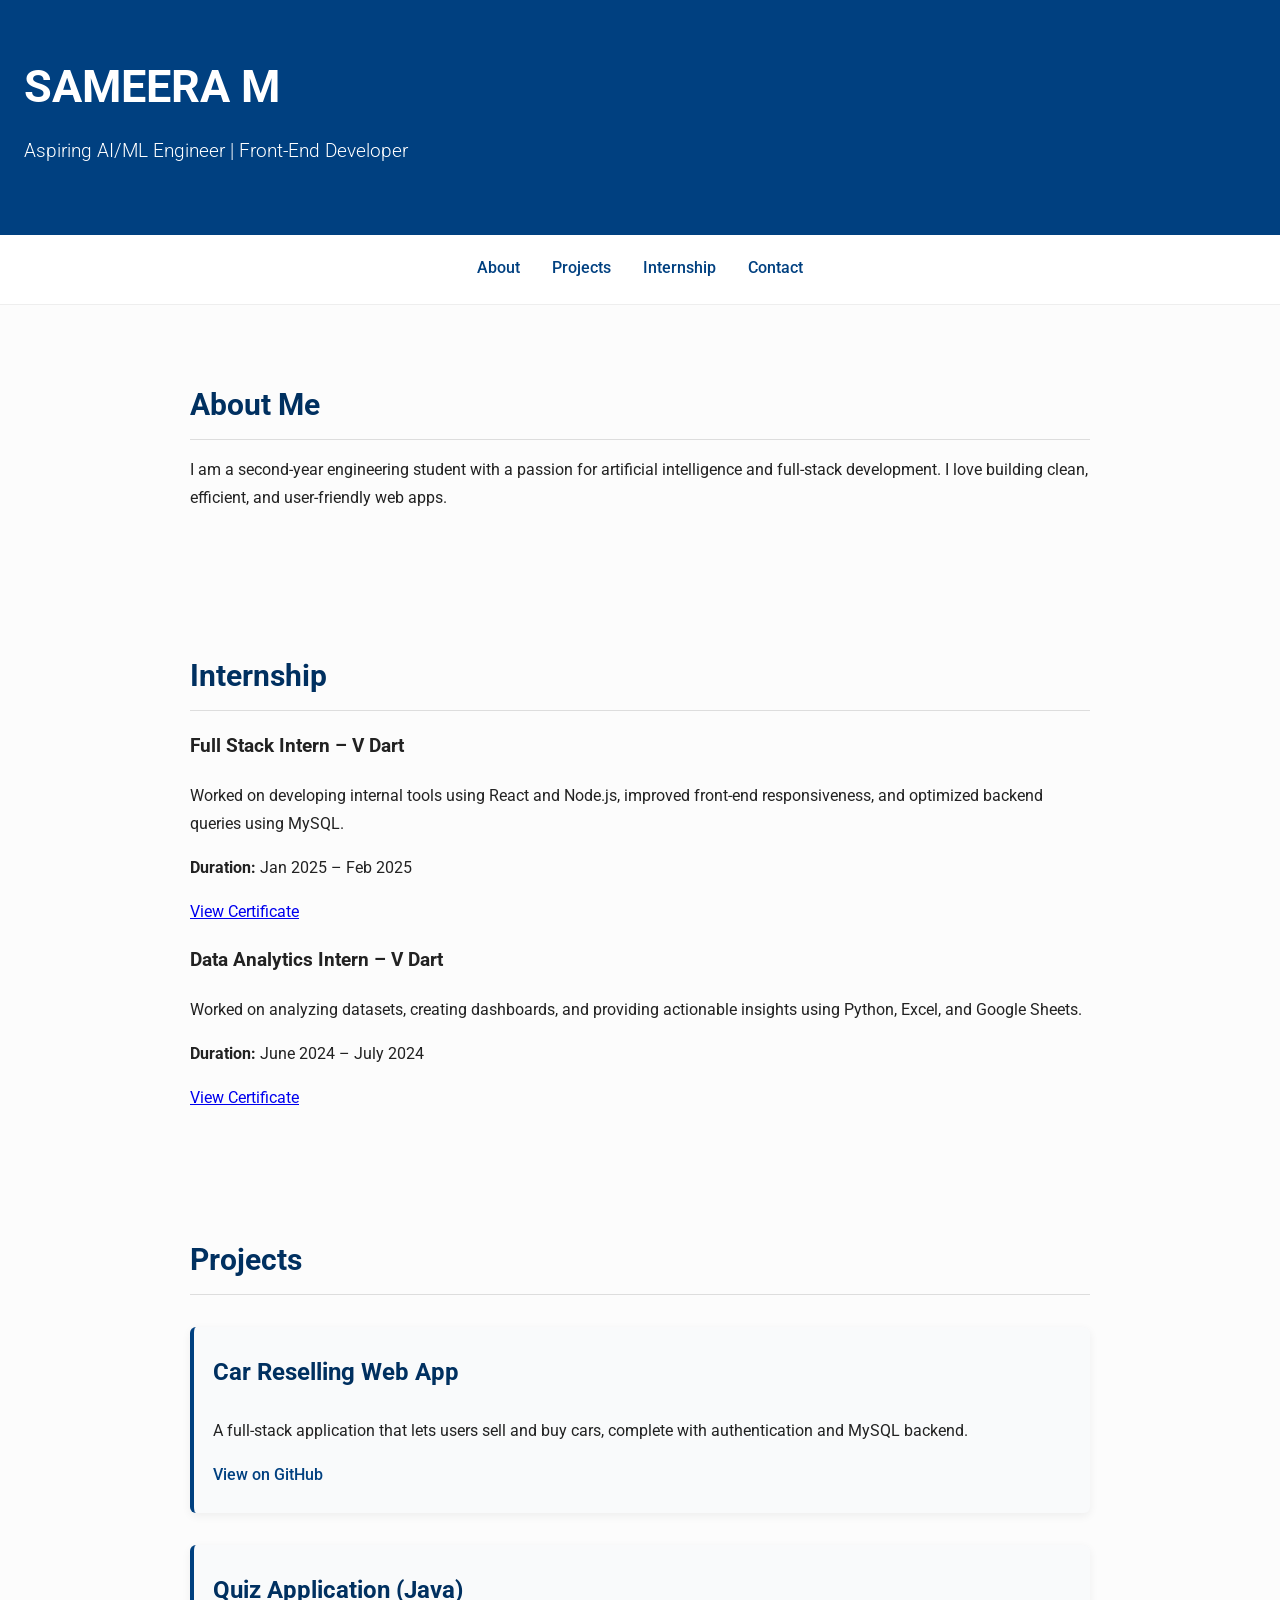
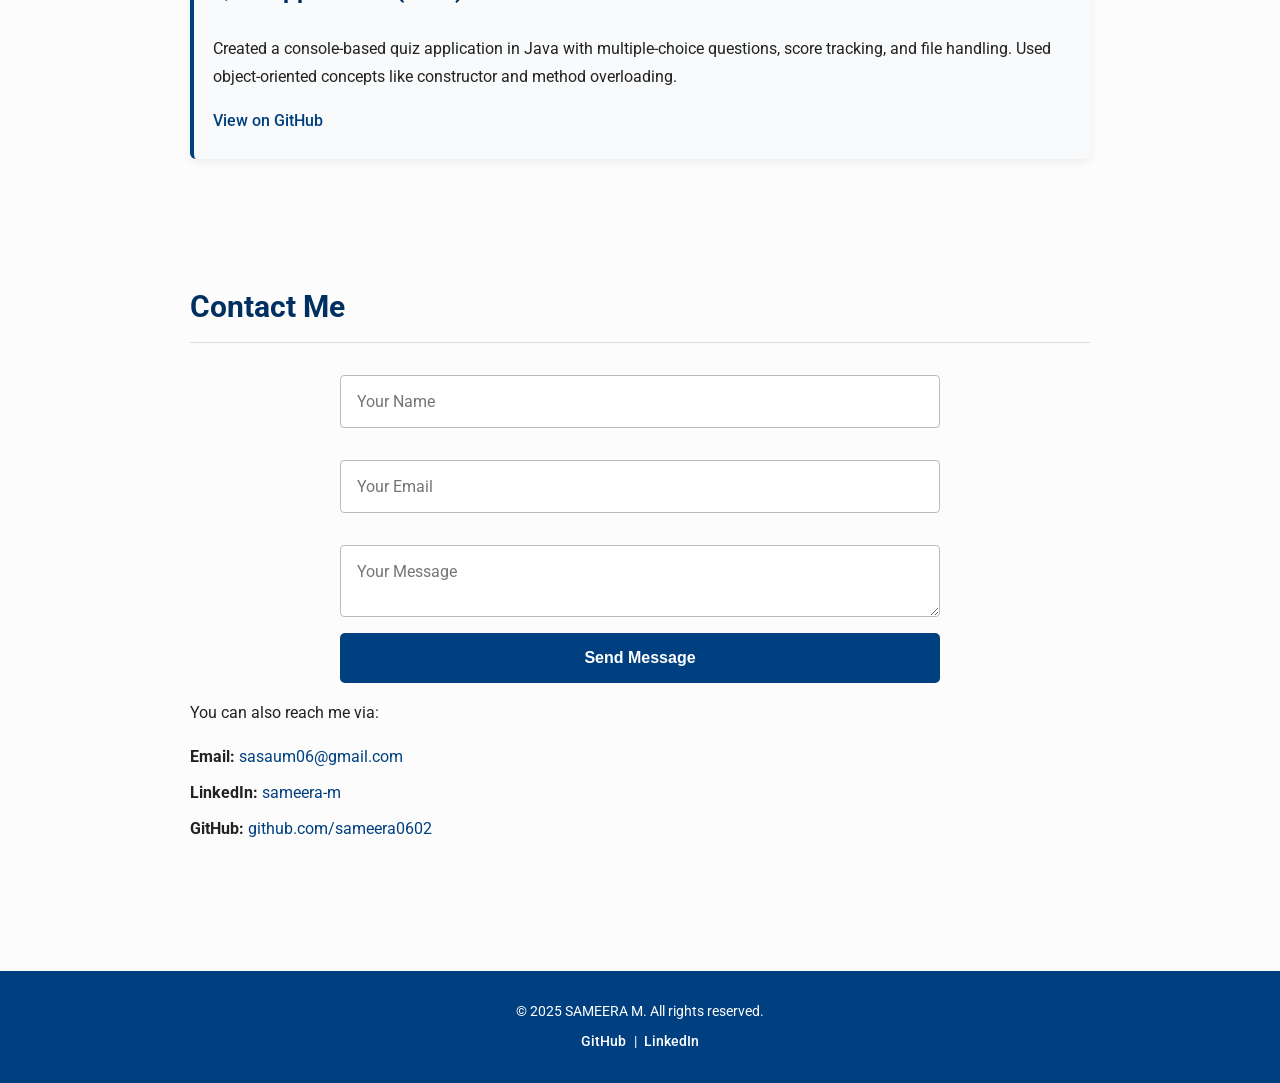
==== index.html @ a1f68749 "Update index.html" ====
<!DOCTYPE html>
<html lang="en">
<head>
    <meta charset="UTF-8" />
    <meta name="viewport" content="width=device-width, initial-scale=1.0"/>
    <title>Your Name | Portfolio</title>
    <link rel="stylesheet" href="style.css"/>
</head>
<body>
    <header>
        <h1>SAMEERA M</h1>
        <p>Aspiring AI/ML Engineer | Front-End Developer</p>
    </header>

    <nav>
        <a href="#about">About</a>
        <a href="#projects">Projects</a>
        <a href="#internship">Internship</a>
        <a href="#contact">Contact</a>
    </nav>

    <section id="about">
        <h2>About Me</h2>
        <p>I am a second-year engineering student with a passion for artificial intelligence and full-stack development. I love building clean, efficient, and user-friendly web apps.</p>
    </section>
    <section id="internship">
    <h2>Internship</h2>

    <div class="internship">
        <h3>Full Stack Intern – V Dart</h3>
        <p>Worked on developing internal tools using React and Node.js, improved front-end responsiveness, and optimized backend queries using MySQL.</p>
        <p><strong>Duration:</strong> Jan 2025 – Feb 2025</p>
        <a href="https://drive.google.com/file/d/1tkyAKTk48Oq8L9EjeqqBLZuZuLUVxJUv/view?usp=drive_link" target="_blank">View Certificate</a>
    </div>

    <div class="internship">
        <h3>Data Analytics Intern – V Dart</h3>
        <p>Worked on analyzing datasets, creating dashboards, and providing actionable insights using Python, Excel, and Google Sheets.</p>
        <p><strong>Duration:</strong> June 2024 – July 2024</p>
      <a href="https://chat.openai.com/mnt/data/7314943e-59ec-4202-810f-eb422dc7acb6.pdf" target="_blank">View Certificate</a>
    </div>
</section>

      <section id="projects">
    <h2>Projects</h2>

    <div class="project">
        <h3>Car Reselling Web App</h3>
        <p>A full-stack application that lets users sell and buy cars, complete with authentication and MySQL backend.</p>
        <a href="https://drive.google.com/file/d/1tIBKIS_Y9vX8qvcbJ9dqwetaar9oHDVJ/view">View on GitHub</a>
    </div>
          <div class="project">
        <h3>Quiz Application (Java)</h3>
        <p>Created a console-based quiz application in Java with multiple-choice questions, score tracking, and file handling. Used object-oriented concepts like constructor and method overloading.</p>
        <a href="https://github.com/sameera0602/JAVA_PROJECT" target="_blank">View on GitHub</a>
    </div>
      </section>
    

    <section id="contact">
        <h2>Contact Me</h2>
        <form action="https://formspree.io/f/mpwdqegl " method="POST">
            <input type="text" name="name" placeholder="Your Name" required />
            <input type="email" name="email" placeholder="Your Email" required />
            <textarea name="message" placeholder="Your Message" required></textarea>
            <button type="submit">Send Message</button>
        </form>
    
        <div class="contact-links">
            <p>You can also reach me via:</p>
            <ul>
                <li>
                    <strong>Email:</strong> 
                    <a href="mailto:sasaum06@gmail.com">sasaum06@gmail.com</a>
                </li>
                <li>
                    <strong>LinkedIn:</strong> 
                    <a href="https://www.linkedin.com/in/sameera-m-a04951289" target="_blank">
                        sameera-m
                    </a>
                </li>
                <li>
                    <strong>GitHub:</strong> 
                    <a href="https://github.com/sameera0602" target="_blank">
                        github.com/sameera0602
                    </a>
                </li>
            </ul>
        </div>
    </section>
    
    

    <footer>
        <p>&copy; 2025 SAMEERA M. All rights reserved.</p>
        <p>
            <a href="https://github.com/sameera0602" target="_blank">GitHub</a> |
            <a href="https://www.linkedin.com/in/sameera-m-a04951289" target="_blank">LinkedIn</a>
        </p>
    </footer>
    
    
</body>
</html>
---- style.css ----
@import url('https://fonts.googleapis.com/css2?family=Roboto:wght@400;700&display=swap');

body {
    font-family: 'Roboto', sans-serif;
    margin: 0;
    background-color: #fcfcfc;
    color: #222;
    line-height: 1.75;
}

/* Header */
header {
    background-color: #004080;
    padding: 3rem 1.5rem;
    text-align: left;
    color: white;
    box-shadow: 0 4px 12px rgba(0, 0, 0, 0.1);
}

header h1 {
    margin: 0;
    font-size: 2.8rem;
}

header p {
    margin-top: 0.5rem;
    font-size: 1.2rem;
    font-weight: 300;
}

/* Navigation */
nav {
    background: #ffffff;
    padding: 1.2rem 1rem;
    display: flex;
    justify-content: center;
    gap: 2rem;
    border-bottom: 1px solid #eee;
    position: sticky;
    top: 0;
    z-index: 10;
}

nav a {
    text-decoration: none;
    font-weight: 500;
    color: #004080;
    font-size: 1rem;
    border-bottom: 2px solid transparent;
    transition: all 0.2s ease-in-out;
}

nav a:hover {
    border-bottom: 2px solid #004080;
    color: #002c5e;
}

/* Sections */
section {
    padding: 3rem 1.5rem;
    max-width: 900px;
    margin: auto;
}

h2 {
    color: #003060;
    font-size: 1.9rem;
    margin-bottom: 1rem;
    border-bottom: 1px solid #ddd;
    padding-bottom: 0.5rem;
}

/* Projects & Internship Cards */
.project {
    margin-top: 2rem;
    padding: 1.5rem 1.2rem;
    border-left: 4px solid #004080;
    background: #f9fafb;
    border-radius: 6px;
    box-shadow: 0px 3px 10px rgba(0, 0, 0, 0.06);
}

.project h3 {
    margin-top: 0;
    color: #003060;
    font-size: 1.5rem;
}

.project p {
    margin: 0.5rem 0 1rem;
    font-size: 1rem;
}

.project a {
    color: #004080;
    font-weight: 500;
    text-decoration: none;
}

.project a:hover {
    text-decoration: underline;
}

/* Contact */
form {
    display: flex;
    flex-direction: column;
    max-width: 600px;
    margin: 0 auto;
}

input, textarea {
    margin: 1rem 0;
    padding: 1rem;
    border: 1px solid #bbb;
    border-radius: 4px;
    font-family: inherit;
    font-size: 1rem;
    transition: border 0.3s;
}

input:focus, textarea:focus {
    border-color: #004080;
    outline: none;
}

button {
    padding: 1rem;
    background-color: #004080;
    color: white;
    border: none;
    border-radius: 5px;
    font-weight: bold;
    cursor: pointer;
    font-size: 1rem;
    transition: background-color 0.2s ease;
}

button:hover {
    background-color: #002c5e;
}

/* Contact Links */
.contact-links ul {
    list-style: none;
    padding: 0;
}

.contact-links li {
    margin: 0.5rem 0;
}

.contact-links a {
    color: #004080;
    text-decoration: none;
}

.contact-links a:hover {
    text-decoration: underline;
}

/* Footer */
footer {
    text-align: center;
    padding: 1.5rem;
    background-color: #004080;
    color: white;
    font-size: 0.9rem;
    margin-top: 4rem;
}

footer p {
    margin: 0.3rem 0;
}

footer a {
    color: #ffffff;
    margin: 0 0.3rem;
    font-weight: 500;
    text-decoration: none;
}

footer a:hover {
    color: #eeeeee;
}

/* Mobile Responsive */
@media (max-width: 768px) {
    header h1 {
        font-size: 2.2rem;
    }

    nav {
        flex-wrap: wrap;
        gap: 1rem;
    }

    section {
        padding: 2rem 1rem;
    }

    h2 {
        font-size: 1.6rem;
    }

    .project h3 {
        font-size: 1.3rem;
    }

    input, textarea, button {
        font-size: 0.95rem;
    }
}
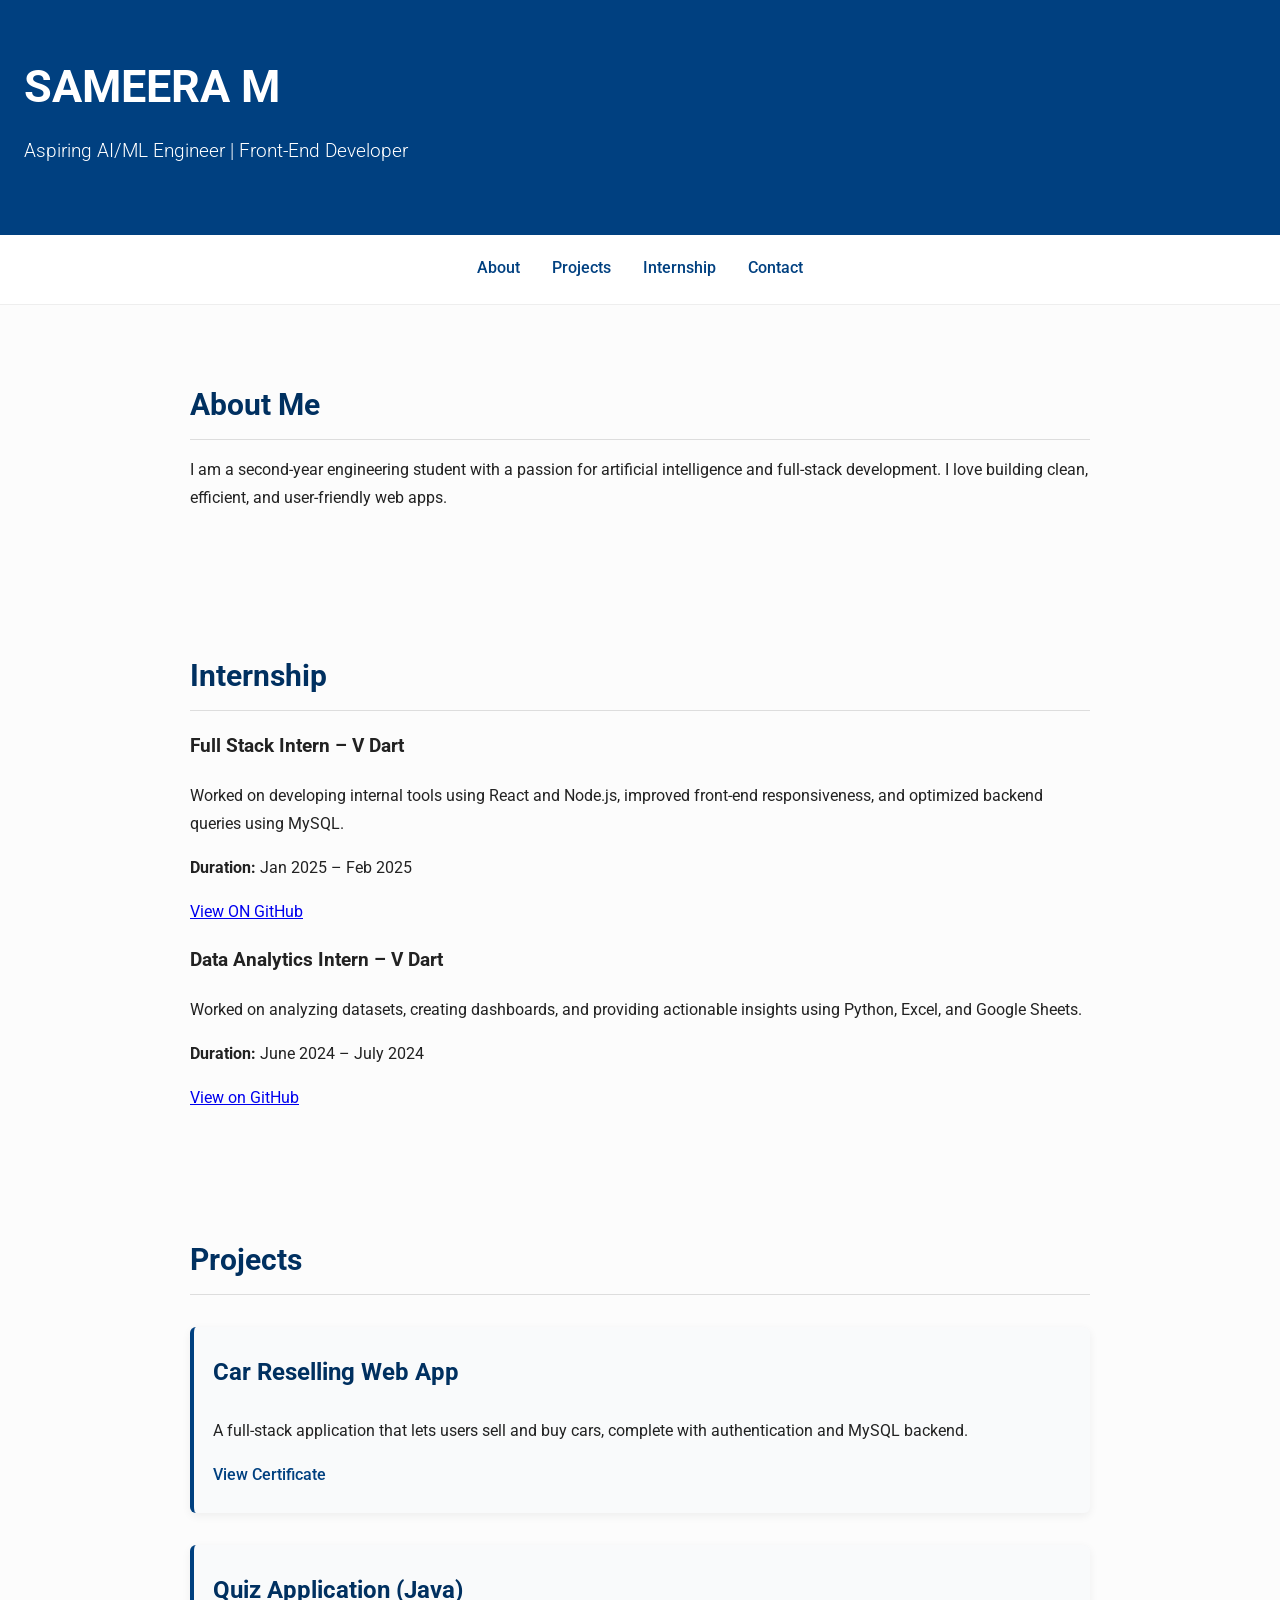
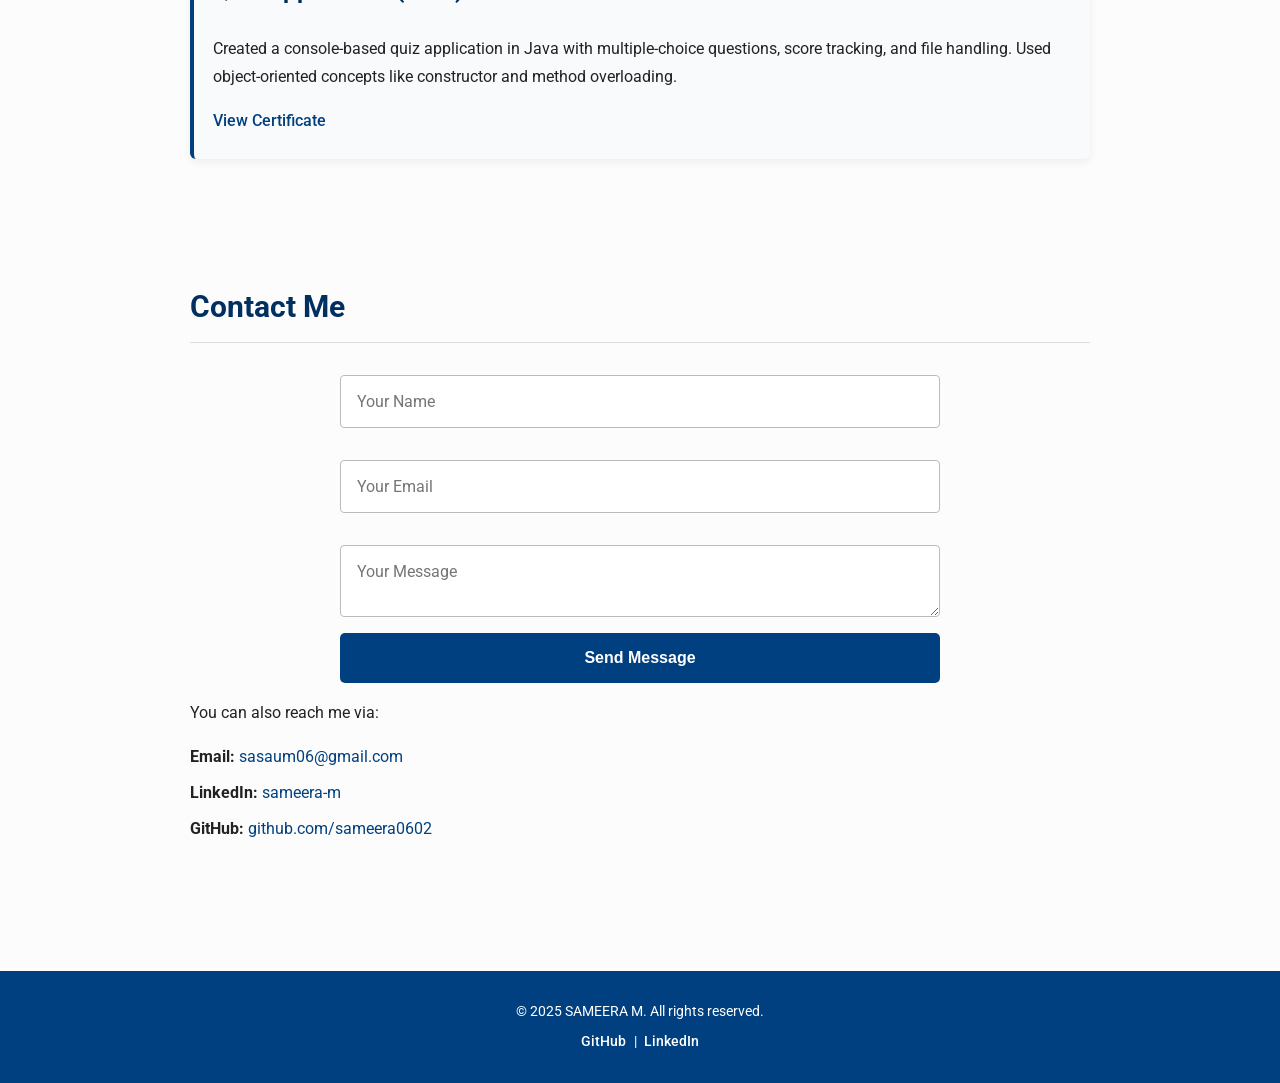
==== commit 73190058: "Update index.html" ====
--- a/index.html
+++ b/index.html
@@ -3,7 +3,7 @@
 <head>
     <meta charset="UTF-8" />
     <meta name="viewport" content="width=device-width, initial-scale=1.0"/>
-    <title>Your Name | Portfolio</title>
+    <title>Sameera M | Portfolio</title>
     <link rel="stylesheet" href="style.css"/>
 </head>
 <body>
@@ -30,14 +30,14 @@
         <h3>Full Stack Intern – V Dart</h3>
         <p>Worked on developing internal tools using React and Node.js, improved front-end responsiveness, and optimized backend queries using MySQL.</p>
         <p><strong>Duration:</strong> Jan 2025 – Feb 2025</p>
-        <a href="https://drive.google.com/file/d/1tkyAKTk48Oq8L9EjeqqBLZuZuLUVxJUv/view?usp=drive_link" target="_blank">View Certificate</a>
+        <a href="https://github.com/sameera0602/DBMS_Project" target="_blank">View ON GitHub</a>
     </div>
 
     <div class="internship">
         <h3>Data Analytics Intern – V Dart</h3>
         <p>Worked on analyzing datasets, creating dashboards, and providing actionable insights using Python, Excel, and Google Sheets.</p>
         <p><strong>Duration:</strong> June 2024 – July 2024</p>
-      <a href="https://chat.openai.com/mnt/data/7314943e-59ec-4202-810f-eb422dc7acb6.pdf" target="_blank">View Certificate</a>
+      <a href="https://github.com/sameera0602/JAVA_PROJECT" target="_blank">View on GitHub</a>
     </div>
 </section>
 
@@ -47,12 +47,12 @@
     <div class="project">
         <h3>Car Reselling Web App</h3>
         <p>A full-stack application that lets users sell and buy cars, complete with authentication and MySQL backend.</p>
-        <a href="https://drive.google.com/file/d/1tIBKIS_Y9vX8qvcbJ9dqwetaar9oHDVJ/view">View on GitHub</a>
+        <a href="https://drive.google.com/file/d/1tIBKIS_Y9vX8qvcbJ9dqwetaar9oHDVJ/view">View Certificate</a>
     </div>
           <div class="project">
         <h3>Quiz Application (Java)</h3>
         <p>Created a console-based quiz application in Java with multiple-choice questions, score tracking, and file handling. Used object-oriented concepts like constructor and method overloading.</p>
-        <a href="https://github.com/sameera0602/JAVA_PROJECT" target="_blank">View on GitHub</a>
+        <a href="https://drive.google.com/file/d/1tIBKIS_Y9vX8qvcbJ9dqwetaar9oHDVJ/view" target="_blank">View Certificate</a>
     </div>
       </section>
     
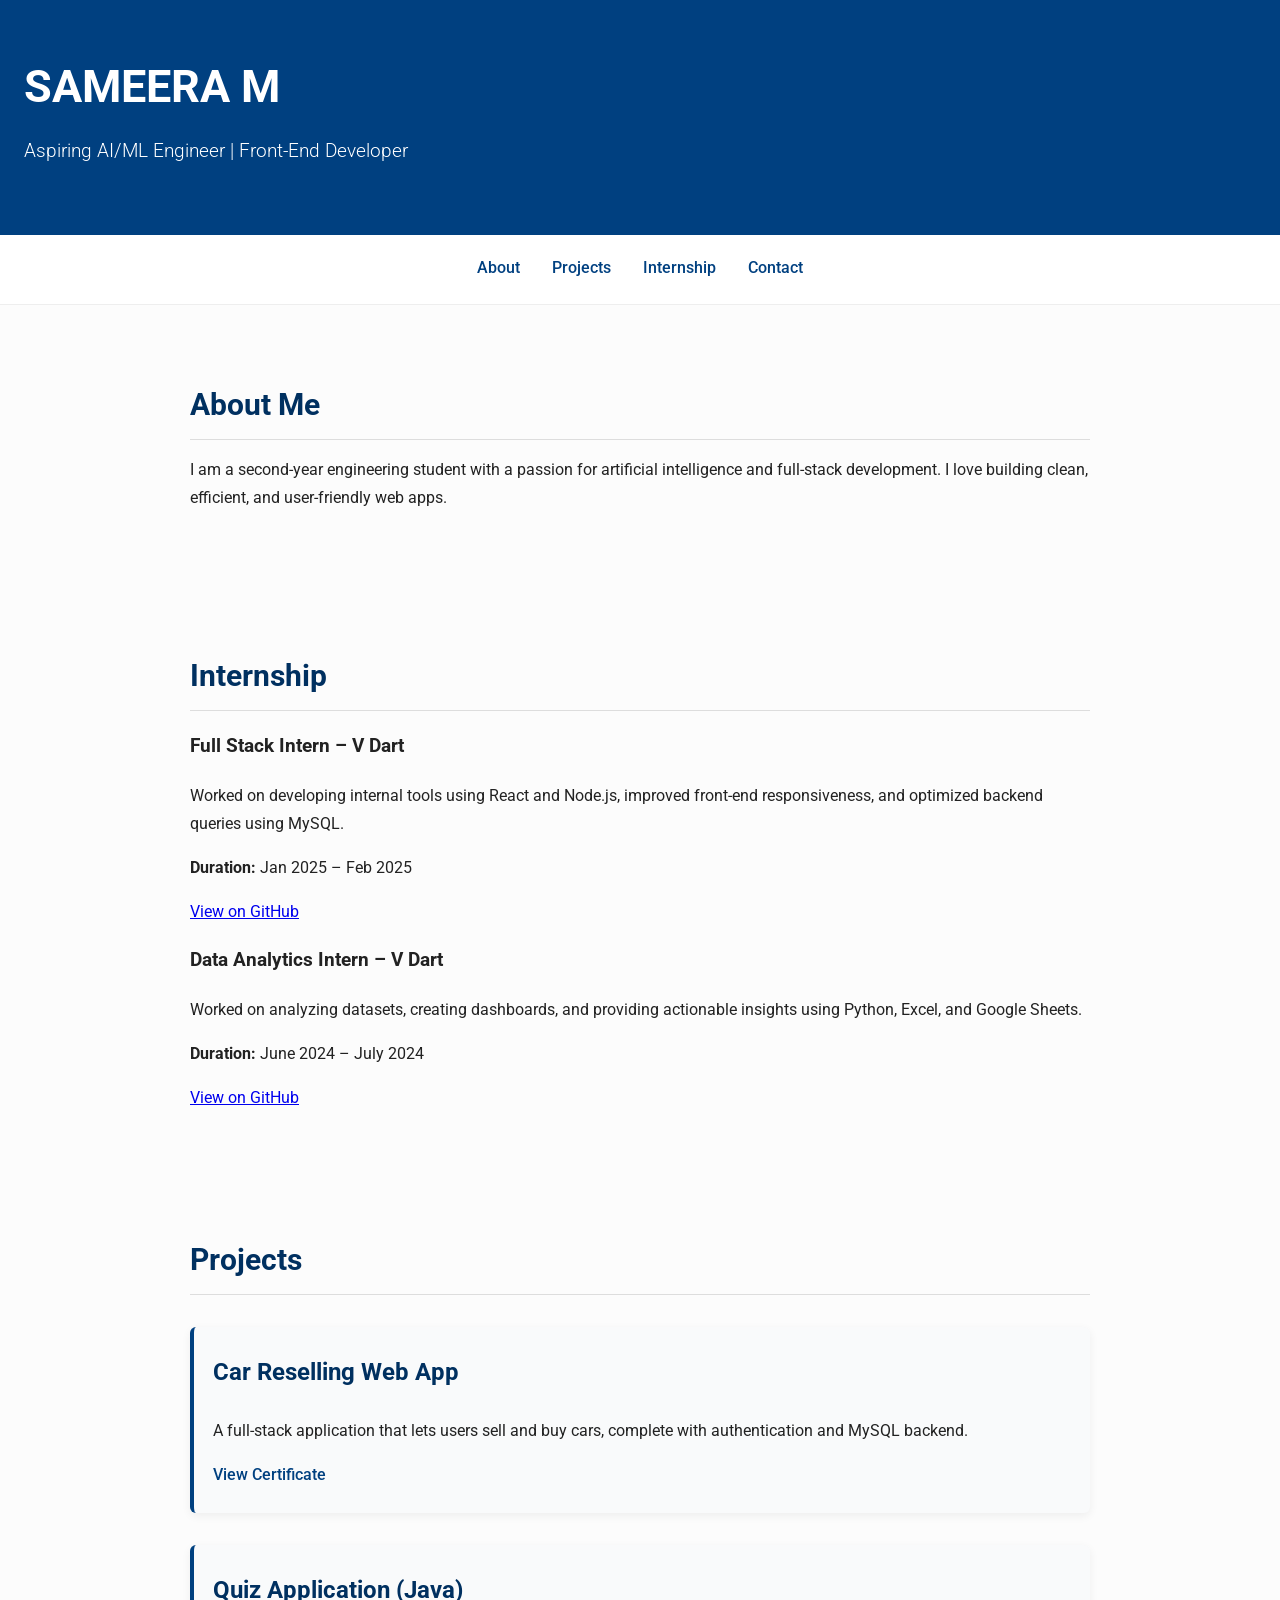
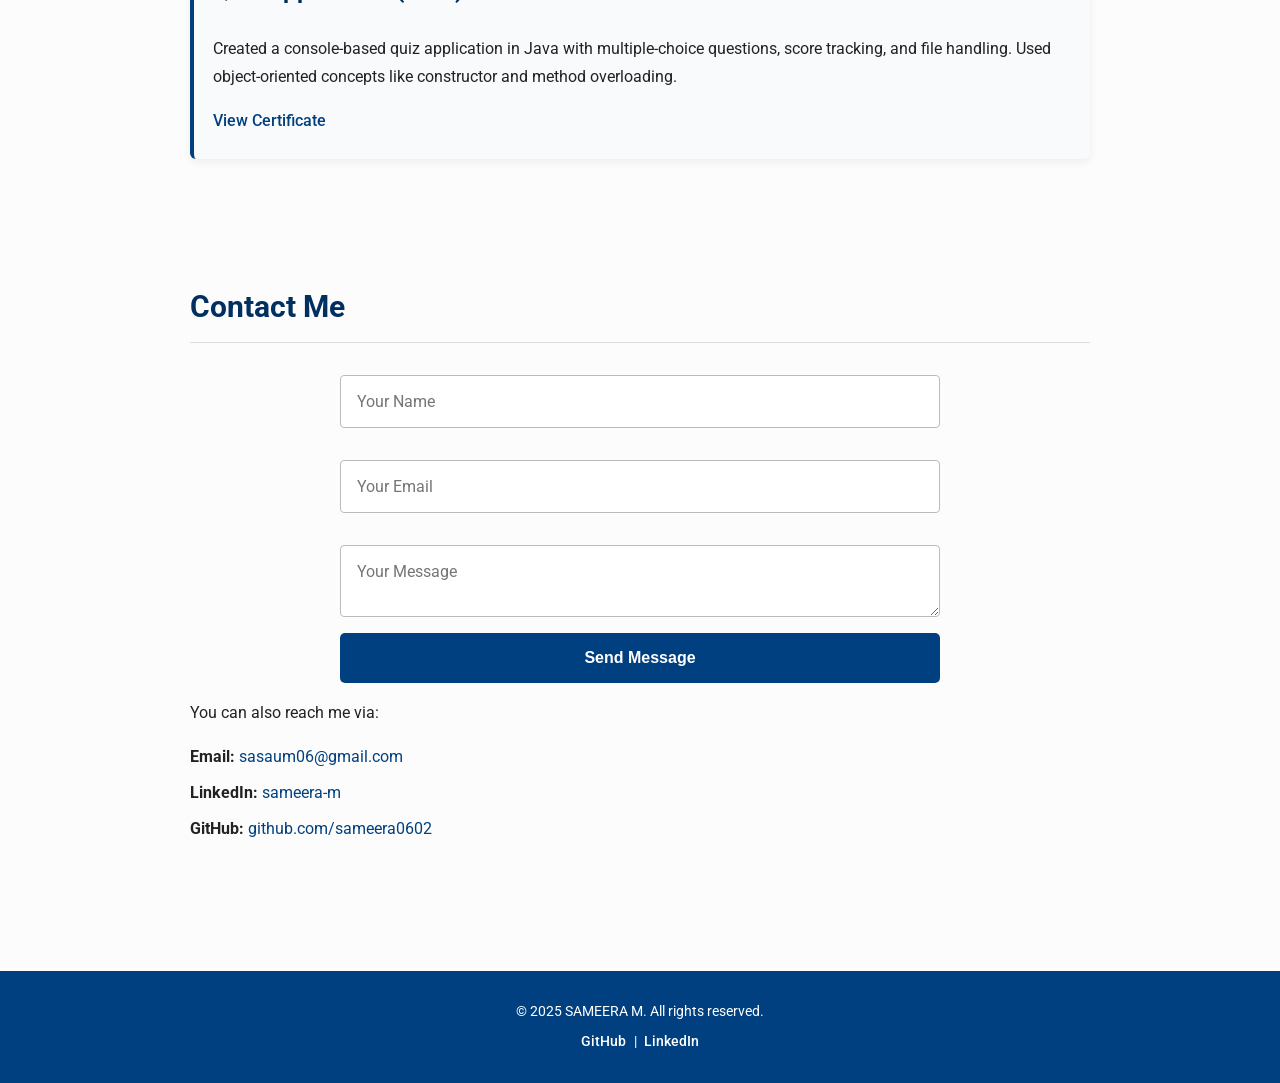
==== commit c73f43c5: "Update index.html" ====
--- a/index.html
+++ b/index.html
@@ -30,7 +30,7 @@
         <h3>Full Stack Intern – V Dart</h3>
         <p>Worked on developing internal tools using React and Node.js, improved front-end responsiveness, and optimized backend queries using MySQL.</p>
         <p><strong>Duration:</strong> Jan 2025 – Feb 2025</p>
-        <a href="https://github.com/sameera0602/DBMS_Project" target="_blank">View ON GitHub</a>
+        <a href="https://github.com/sameera0602/DBMS_Project" target="_blank">View on GitHub</a>
     </div>
 
     <div class="internship">
@@ -52,7 +52,7 @@
           <div class="project">
         <h3>Quiz Application (Java)</h3>
         <p>Created a console-based quiz application in Java with multiple-choice questions, score tracking, and file handling. Used object-oriented concepts like constructor and method overloading.</p>
-        <a href="https://drive.google.com/file/d/1tIBKIS_Y9vX8qvcbJ9dqwetaar9oHDVJ/view" target="_blank">View Certificate</a>
+        <a href="https://drive.google.com/file/d/1tIBKIS_Y9vX8qvcbJ9dqwetaar9oHDVJ/view" >View Certificate</a>
     </div>
       </section>
     
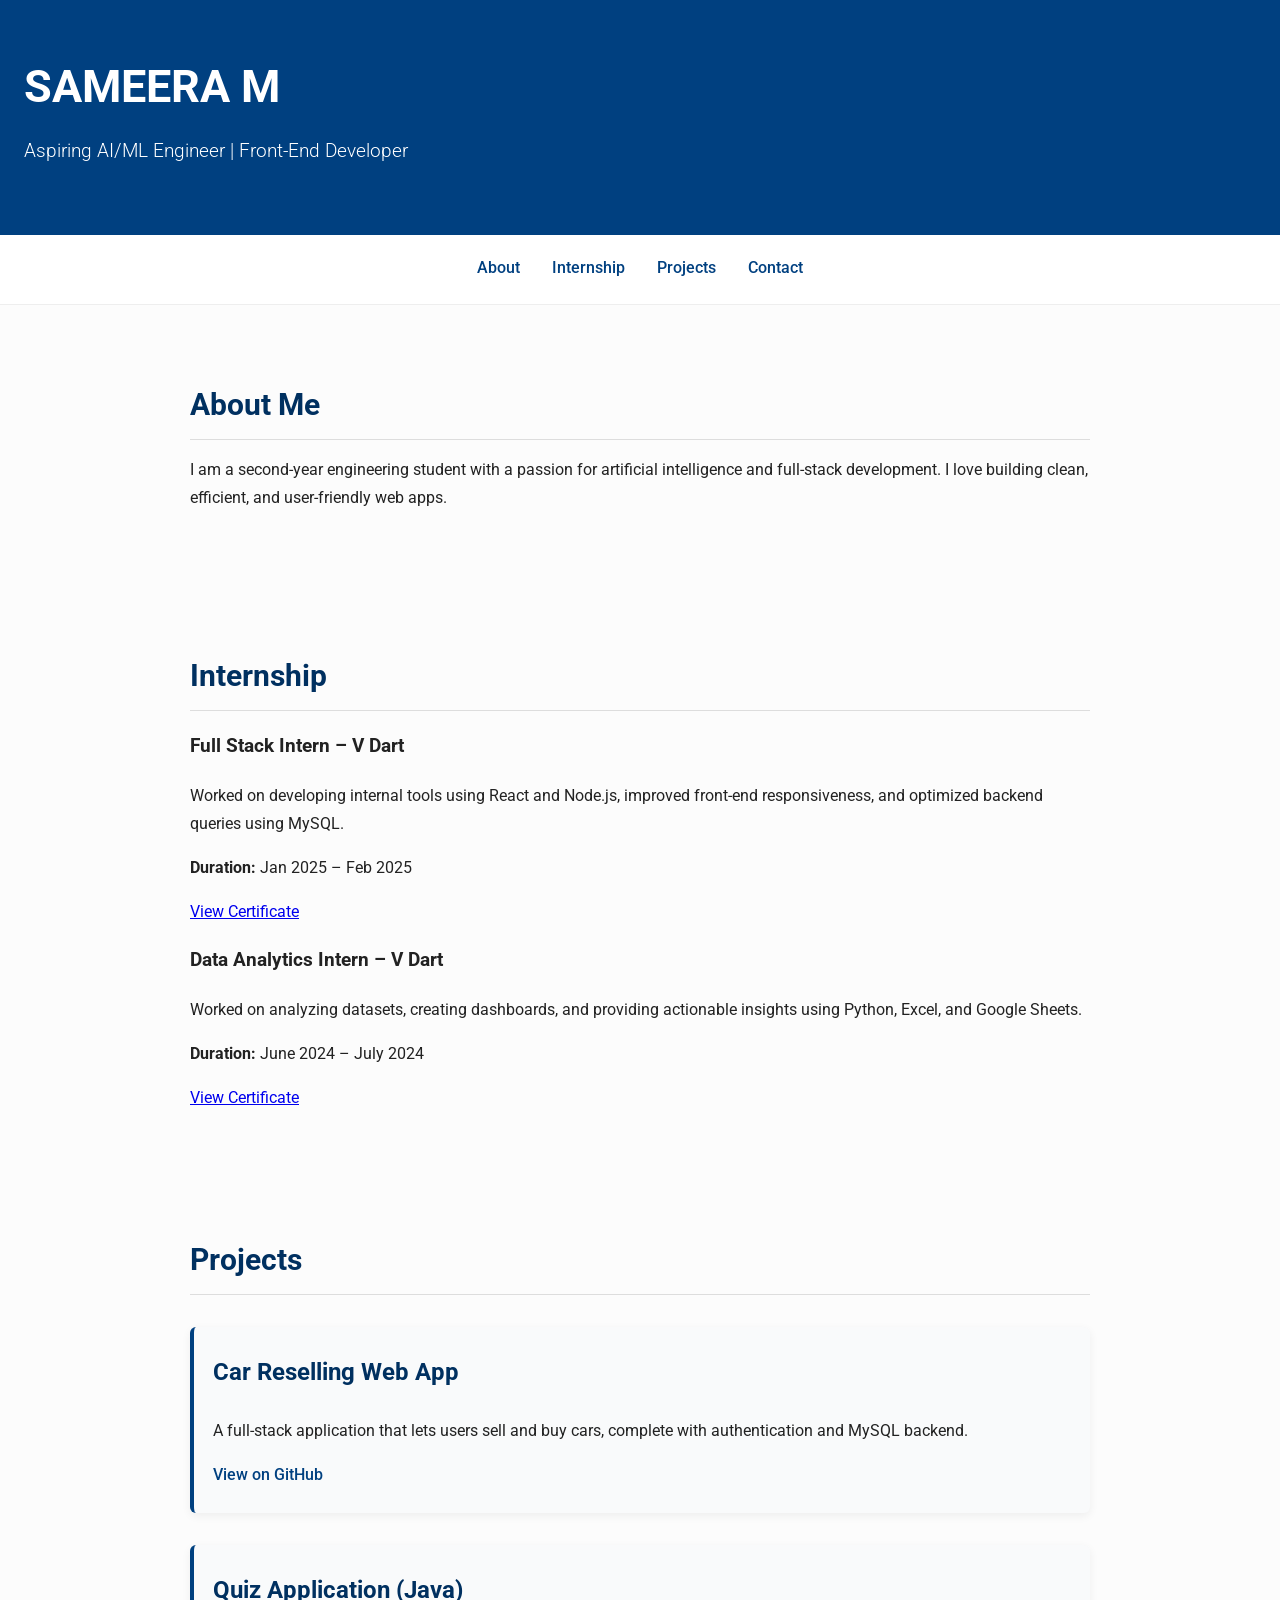
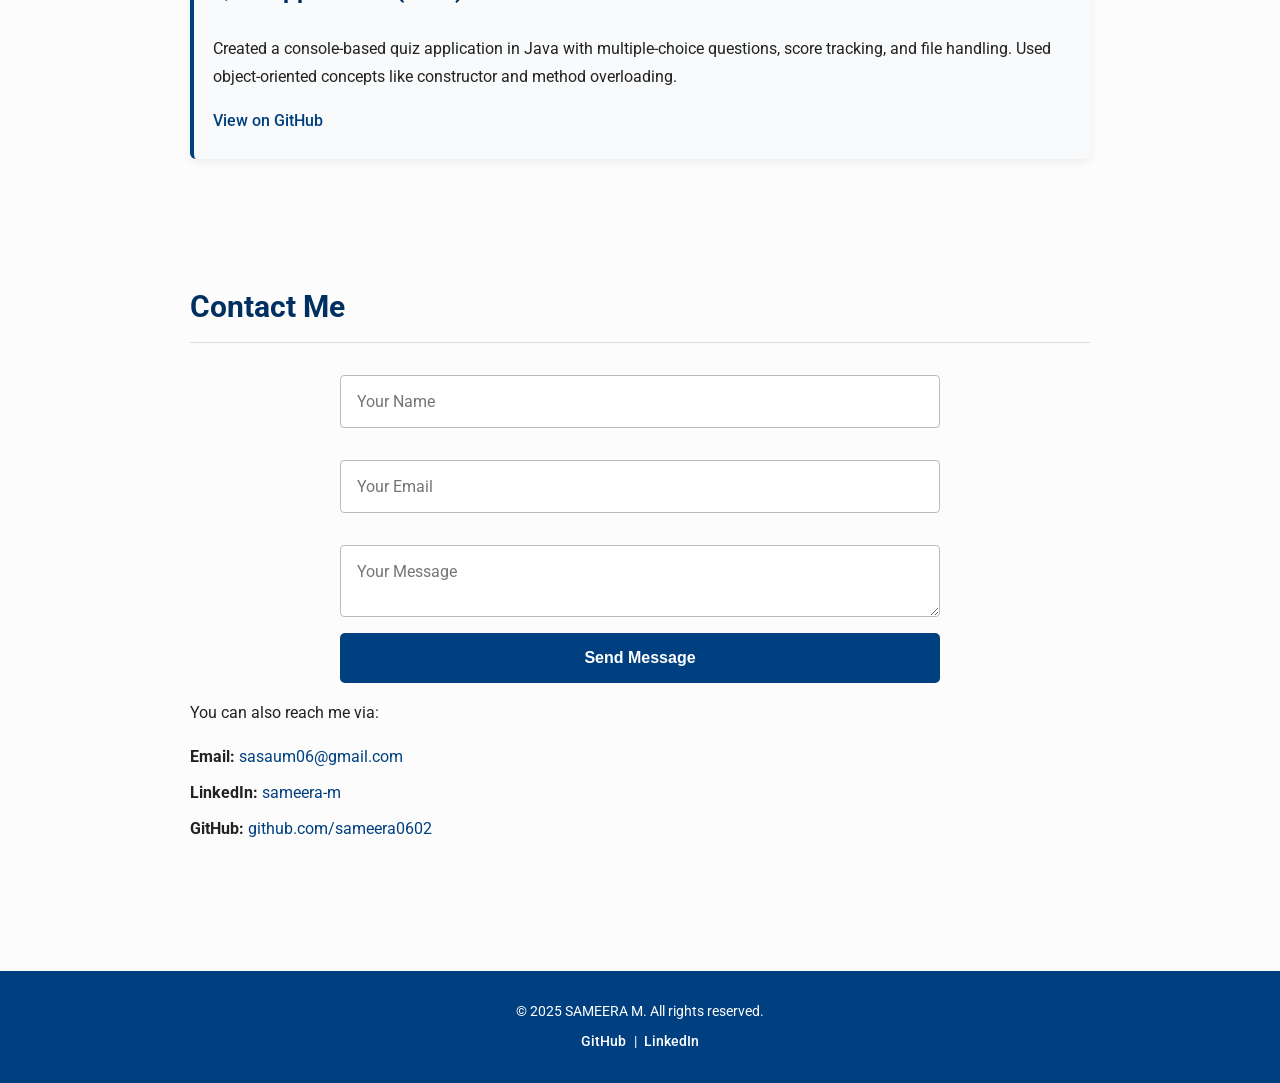
==== commit b0c7f945: "Update index.html" ====
--- a/index.html
+++ b/index.html
@@ -14,8 +14,8 @@
 
     <nav>
         <a href="#about">About</a>
+        <a href="#internship">Internship</a>
         <a href="#projects">Projects</a>
-        <a href="#internship">Internship</a>
         <a href="#contact">Contact</a>
     </nav>
 
@@ -30,14 +30,16 @@
         <h3>Full Stack Intern – V Dart</h3>
         <p>Worked on developing internal tools using React and Node.js, improved front-end responsiveness, and optimized backend queries using MySQL.</p>
         <p><strong>Duration:</strong> Jan 2025 – Feb 2025</p>
-        <a href="https://github.com/sameera0602/DBMS_Project" target="_blank">View on GitHub</a>
+          <a href="https://drive.google.com/file/d/1tIBKIS_Y9vX8qvcbJ9dqwetaar9oHDVJ/view">View Certificate</a>
+        
     </div>
 
     <div class="internship">
         <h3>Data Analytics Intern – V Dart</h3>
         <p>Worked on analyzing datasets, creating dashboards, and providing actionable insights using Python, Excel, and Google Sheets.</p>
         <p><strong>Duration:</strong> June 2024 – July 2024</p>
-      <a href="https://github.com/sameera0602/JAVA_PROJECT" target="_blank">View on GitHub</a>
+          <a href="https://drive.google.com/file/d/1tIBKIS_Y9vX8qvcbJ9dqwetaar9oHDVJ/view" >View Certificate</a>
+
     </div>
 </section>
 
@@ -47,12 +49,14 @@
     <div class="project">
         <h3>Car Reselling Web App</h3>
         <p>A full-stack application that lets users sell and buy cars, complete with authentication and MySQL backend.</p>
-        <a href="https://drive.google.com/file/d/1tIBKIS_Y9vX8qvcbJ9dqwetaar9oHDVJ/view">View Certificate</a>
+         <a href="https://github.com/sameera0602/DBMS_Project" target="_blank">View on GitHub</a>
+      
     </div>
           <div class="project">
         <h3>Quiz Application (Java)</h3>
         <p>Created a console-based quiz application in Java with multiple-choice questions, score tracking, and file handling. Used object-oriented concepts like constructor and method overloading.</p>
-        <a href="https://drive.google.com/file/d/1tIBKIS_Y9vX8qvcbJ9dqwetaar9oHDVJ/view" >View Certificate</a>
+      
+                    <a href="https://github.com/sameera0602/JAVA_PROJECT" target="_blank">View on GitHub</a>
     </div>
       </section>
     
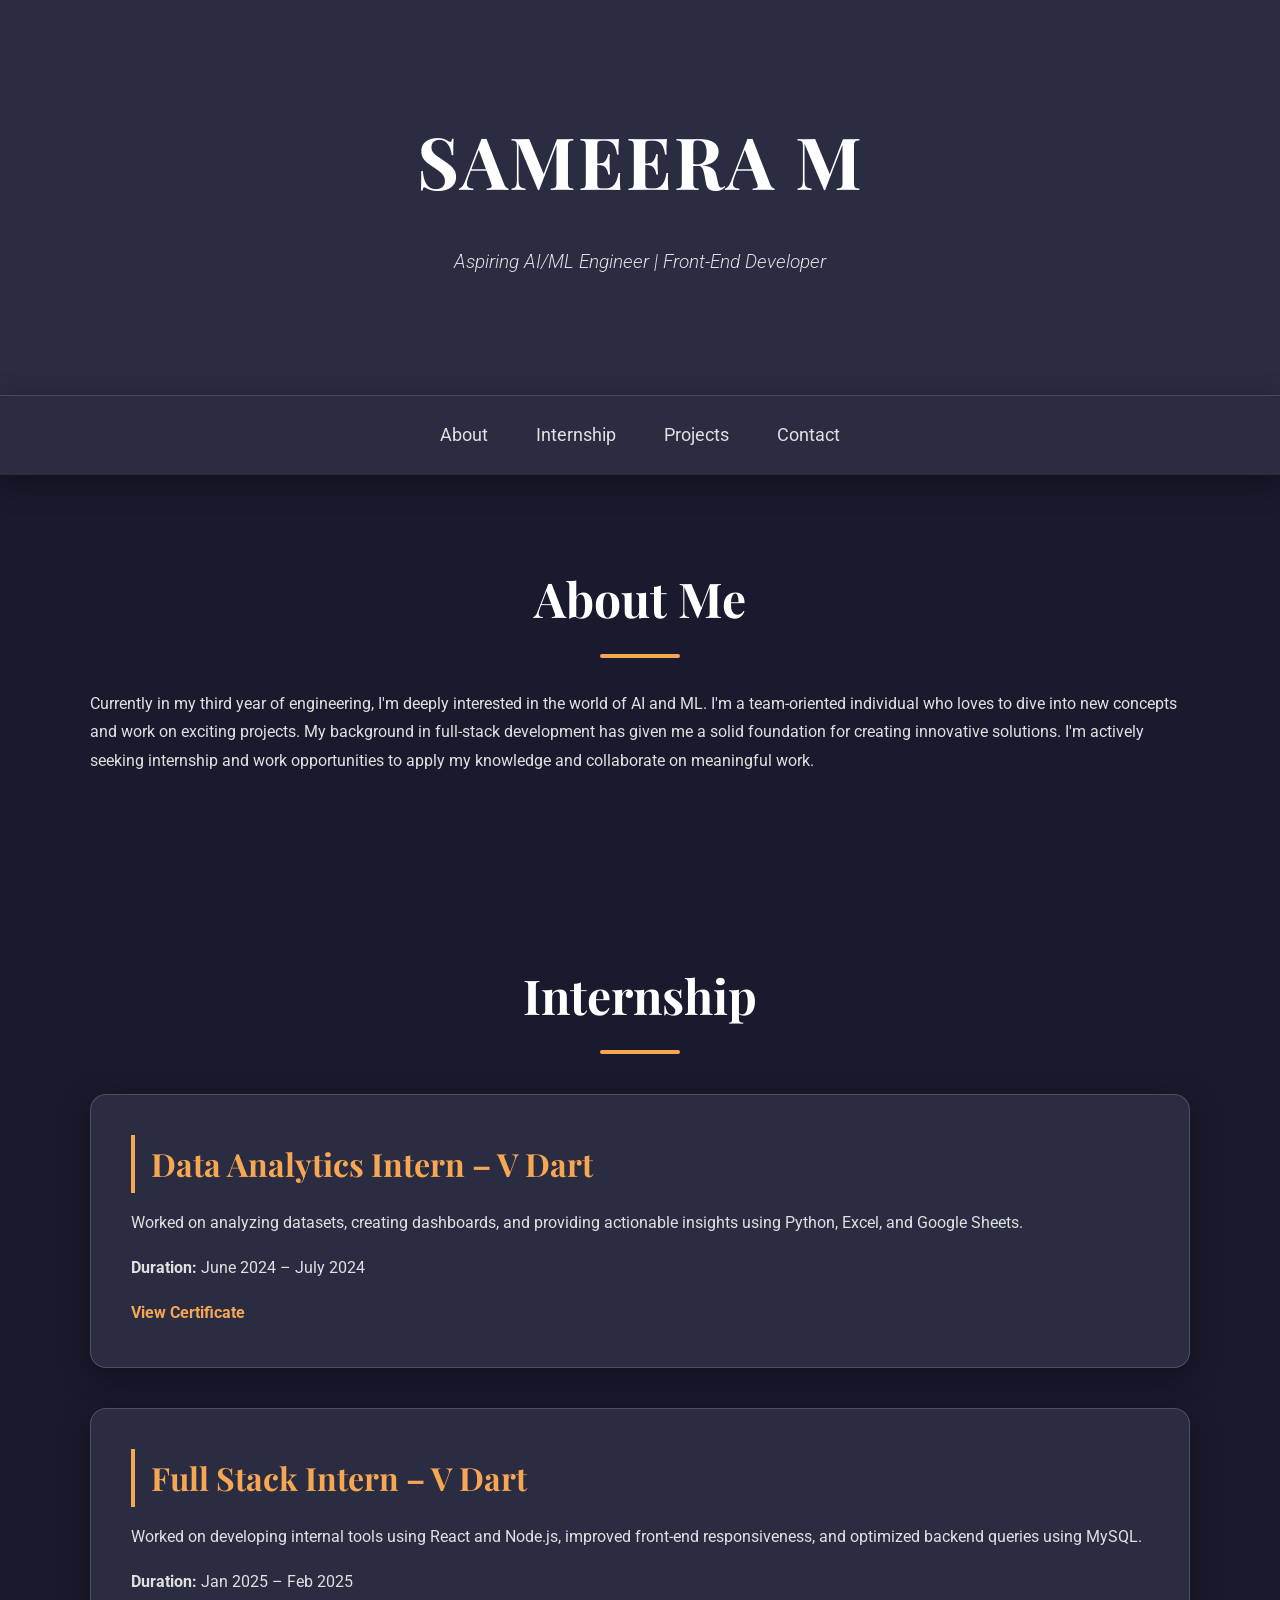
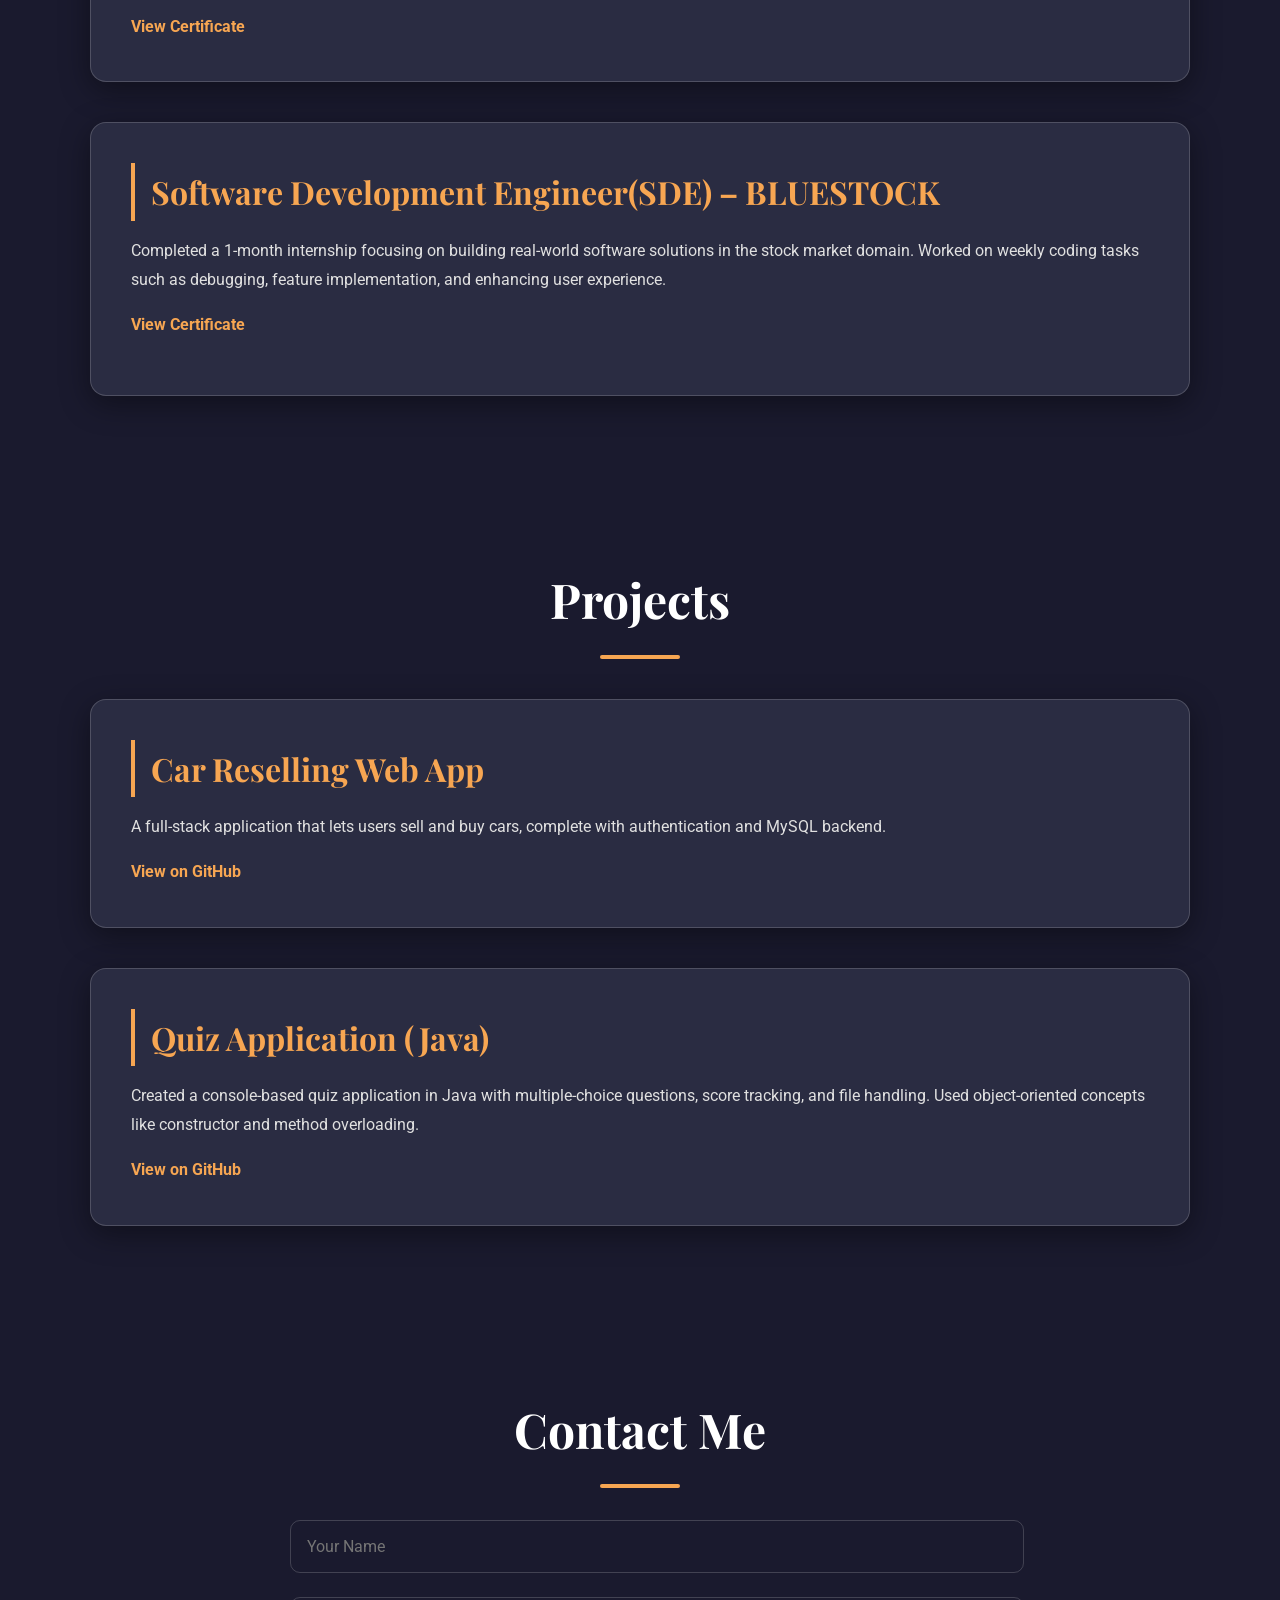
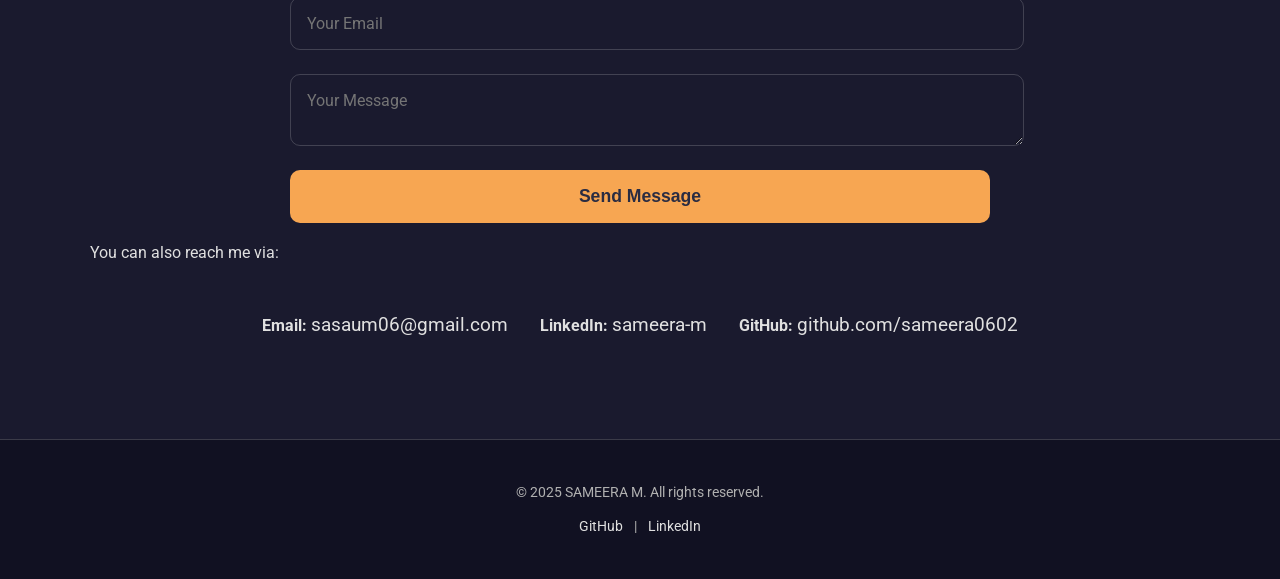
==== commit 19dae7bb: "Add files via upload" ====
--- a/index.html
+++ b/index.html
@@ -3,7 +3,7 @@
 <head>
     <meta charset="UTF-8" />
     <meta name="viewport" content="width=device-width, initial-scale=1.0"/>
-    <title>Sameera M | Portfolio</title>
+    <title>SAMEERA | Portfolio</title>
     <link rel="stylesheet" href="style.css"/>
 </head>
 <body>
@@ -14,51 +14,62 @@
 
     <nav>
         <a href="#about">About</a>
-        <a href="#internship">Internship</a>
+        <a href ="#internship"> Internship</a>
         <a href="#projects">Projects</a>
         <a href="#contact">Contact</a>
     </nav>
 
     <section id="about">
         <h2>About Me</h2>
-        <p>I am a second-year engineering student with a passion for artificial intelligence and full-stack development. I love building clean, efficient, and user-friendly web apps.</p>
+        <p>Currently in my third year of engineering, I'm deeply interested in the world of AI and ML. I'm a team-oriented individual who loves to dive into new concepts and work on exciting projects. My background in full-stack development has given me a solid foundation for creating innovative solutions. I'm actively seeking internship and work opportunities to apply my knowledge and collaborate on meaningful work.</p>
     </section>
     <section id="internship">
-    <h2>Internship</h2>
-
-    <div class="internship">
-        <h3>Full Stack Intern – V Dart</h3>
-        <p>Worked on developing internal tools using React and Node.js, improved front-end responsiveness, and optimized backend queries using MySQL.</p>
-        <p><strong>Duration:</strong> Jan 2025 – Feb 2025</p>
-          <a href="https://drive.google.com/file/d/1tIBKIS_Y9vX8qvcbJ9dqwetaar9oHDVJ/view">View Certificate</a>
-        
-    </div>
-
-    <div class="internship">
+        <h2>Internship</h2>
+        <div class="internship">
         <h3>Data Analytics Intern – V Dart</h3>
         <p>Worked on analyzing datasets, creating dashboards, and providing actionable insights using Python, Excel, and Google Sheets.</p>
         <p><strong>Duration:</strong> June 2024 – July 2024</p>
-          <a href="https://drive.google.com/file/d/1tIBKIS_Y9vX8qvcbJ9dqwetaar9oHDVJ/view" >View Certificate</a>
+          <a href="https://drive.google.com/file/d/1MlHqXbf4plIV6QDSndgYoTGm8MMhPUUl/view" >View Certificate</a>
+          </div>
+        <div class="project">
+          <h3>Full Stack Intern – V Dart</h3>
+          <p>Worked on developing internal tools using React and Node.js, improved front-end responsiveness, and optimized backend queries using MySQL.</p>
+          <p><strong>Duration:</strong> Jan 2025 – Feb 2025</p>
+          <a href="https://drive.google.com/file/d/1tkyAKTk48Oq8L9EjeqqBLZuZuLUVxJUv/view?usp=drive_link" target="_blank">View Certificate</a>
+        </div>
+         <div class="internship">
+    <h3> Software Development Engineer(SDE) – BLUESTOCK</h3>
+    <p>
+      Completed a 1-month internship focusing on building real-world software solutions in the stock market domain.  
+      Worked on weekly coding tasks such as debugging, feature implementation, and enhancing user experience.  
+    </p>
+    <p>
+      <a href="https://drive.google.com/file/d/1-tqzkiCsBTJK7IlPhXtOwz9Di7ZWpCal/view?usp=drive_link" target="_blank">
+        View Certificate
+      </a>
+    </p>
+  </div>
 
-    </div>
-</section>
-
+      </section>
+      
+      
       <section id="projects">
-    <h2>Projects</h2>
-
-    <div class="project">
-        <h3>Car Reselling Web App</h3>
-        <p>A full-stack application that lets users sell and buy cars, complete with authentication and MySQL backend.</p>
-         <a href="https://github.com/sameera0602/DBMS_Project" target="_blank">View on GitHub</a>
-      
-    </div>
-          <div class="project">
+        <h2>Projects</h2>
+        <div class="project">
+            <h3>Car Reselling Web App</h3>
+            <p>A full-stack application that lets users sell and buy cars, complete with authentication and MySQL backend.</p>
+            <a href="https://github.com/sameera0602/DBMS_Project" target="_blank">View on GitHub</a>
+        </div>
+        
+             <div class="project">
         <h3>Quiz Application (Java)</h3>
         <p>Created a console-based quiz application in Java with multiple-choice questions, score tracking, and file handling. Used object-oriented concepts like constructor and method overloading.</p>
       
                     <a href="https://github.com/sameera0602/JAVA_PROJECT" target="_blank">View on GitHub</a>
-    </div>
-      </section>
+            
+        </div>
+        
+    </section>
     
 
     <section id="contact">
--- a/style.css
+++ b/style.css
@@ -1,214 +1,269 @@
-@import url('https://fonts.googleapis.com/css2?family=Roboto:wght@400;700&display=swap');
+@import url('https://fonts.googleapis.com/css2?family=Roboto:wght@300;400;700&family=Playfair+Display:wght@400;700&display=swap');
+
+:root {
+    --primary-color: #f7a652; /* Vibrant accent color (e.g., orange/gold) */
+    --secondary-color: #e0e0e0; /* Light gray for subtle highlights */
+    --text-color: #e0e0e0; /* Off-white for body text */
+    --heading-color: #ffffff; /* Pure white for headings */
+    --bg-color: #1a1a2e; /* Deep purple/blue background */
+    --card-bg: #2a2c42; /* Slightly lighter card background */
+    --border-color: rgba(224, 224, 224, 0.2);
+    --shadow: 0 8px 30px rgba(0, 0, 0, 0.4); /* Deeper shadow for depth */
+}
 
 body {
     font-family: 'Roboto', sans-serif;
     margin: 0;
-    background-color: #fcfcfc;
-    color: #222;
-    line-height: 1.75;
+    background-color: var(--bg-color);
+    color: var(--text-color);
+    line-height: 1.8;
+    scroll-behavior: smooth;
+    overflow-x: hidden;
+}
+
+/* General Styling */
+h1, h2, h3 {
+    font-family: 'Playfair Display', serif;
+    color: var(--heading-color);
+    margin-top: 0;
+}
+
+a {
+    color: var(--primary-color);
+    text-decoration: none;
+    transition: color 0.3s ease-in-out, transform 0.2s ease-in-out;
+}
+
+a:hover {
+    color: var(--secondary-color);
+    text-decoration: underline;
+    transform: translateY(-2px);
 }
 
 /* Header */
 header {
-    background-color: #004080;
-    padding: 3rem 1.5rem;
-    text-align: left;
-    color: white;
-    box-shadow: 0 4px 12px rgba(0, 0, 0, 0.1);
+    background-color: var(--card-bg);
+    padding: 6rem 2rem;
+    text-align: center;
+    border-bottom: 1px solid var(--border-color);
+    box-shadow: var(--shadow);
 }
 
 header h1 {
-    margin: 0;
-    font-size: 2.8rem;
+    font-size: clamp(3rem, 7vw, 4.5rem);
+    color: var(--heading-color);
+    margin-bottom: 0.5rem;
+    letter-spacing: 2px;
 }
 
 header p {
-    margin-top: 0.5rem;
-    font-size: 1.2rem;
+    font-size: clamp(1rem, 2.5vw, 1.2rem);
     font-weight: 300;
+    color: var(--secondary-color);
+    font-style: italic;
 }
 
 /* Navigation */
 nav {
-    background: #ffffff;
-    padding: 1.2rem 1rem;
+    background: var(--card-bg);
+    padding: 1.5rem 1rem;
     display: flex;
     justify-content: center;
-    gap: 2rem;
-    border-bottom: 1px solid #eee;
+    flex-wrap: wrap;
+    gap: 3rem;
+    box-shadow: var(--shadow);
     position: sticky;
     top: 0;
-    z-index: 10;
+    z-index: 100;
 }
 
 nav a {
-    text-decoration: none;
-    font-weight: 500;
-    color: #004080;
-    font-size: 1rem;
-    border-bottom: 2px solid transparent;
-    transition: all 0.2s ease-in-out;
+    font-weight: 400;
+    font-size: 1.1rem;
+    color: var(--secondary-color);
+    transition: color 0.3s ease-in-out;
+    position: relative;
+}
+
+nav a::after {
+    content: '';
+    position: absolute;
+    width: 0;
+    height: 2px;
+    bottom: -5px;
+    left: 50%;
+    transform: translateX(-50%);
+    background-color: var(--primary-color);
+    transition: width 0.3s ease-in-out;
 }
 
 nav a:hover {
-    border-bottom: 2px solid #004080;
-    color: #002c5e;
+    color: var(--primary-color);
+}
+
+nav a:hover::after {
+    width: 100%;
 }
 
 /* Sections */
 section {
-    padding: 3rem 1.5rem;
-    max-width: 900px;
+    padding: 5rem 2rem;
+    max-width: 1100px;
     margin: auto;
 }
 
 h2 {
-    color: #003060;
-    font-size: 1.9rem;
+    font-size: clamp(2rem, 5vw, 3rem);
+    margin-bottom: 2rem;
+    text-align: center;
+    position: relative;
+    padding-bottom: 1rem;
+    color: var(--heading-color);
+}
+
+h2::after {
+    content: '';
+    position: absolute;
+    bottom: 0;
+    left: 50%;
+    transform: translateX(-50%);
+    width: 80px;
+    height: 4px;
+    background-color: var(--primary-color);
+    border-radius: 2px;
+}
+
+/* Projects & Internship Cards */
+.project, .internship {
+    margin-top: 2.5rem;
+    padding: 2.5rem;
+    background: var(--card-bg);
+    border-radius: 16px;
+    border: 1px solid var(--border-color);
+    box-shadow: var(--shadow);
+    transition: transform 0.3s ease-in-out, box-shadow 0.3s ease-in-out;
+}
+
+.project:hover, .internship:hover {
+    transform: translateY(-8px);
+    box-shadow: 0 12px 40px rgba(0, 0, 0, 0.6);
+}
+
+.project h3, .internship h3 {
+    margin-top: 0;
+    font-size: clamp(1.5rem, 3.5vw, 2rem);
+    color: var(--primary-color);
+    border-left: 4px solid var(--primary-color);
+    padding-left: 1rem;
     margin-bottom: 1rem;
-    border-bottom: 1px solid #ddd;
-    padding-bottom: 0.5rem;
-}
-
-/* Projects & Internship Cards */
-.project {
-    margin-top: 2rem;
-    padding: 1.5rem 1.2rem;
-    border-left: 4px solid #004080;
-    background: #f9fafb;
-    border-radius: 6px;
-    box-shadow: 0px 3px 10px rgba(0, 0, 0, 0.06);
-}
-
-.project h3 {
-    margin-top: 0;
-    color: #003060;
-    font-size: 1.5rem;
-}
-
-.project p {
-    margin: 0.5rem 0 1rem;
+}
+
+.project p, .internship p {
     font-size: 1rem;
-}
-
-.project a {
-    color: #004080;
-    font-weight: 500;
-    text-decoration: none;
-}
-
-.project a:hover {
-    text-decoration: underline;
-}
-
-/* Contact */
+    margin-bottom: 1rem;
+}
+
+.project a, .internship a {
+    font-weight: 700;
+}
+
+/* Contact Form */
 form {
-    display: flex;
-    flex-direction: column;
-    max-width: 600px;
+    display: grid;
+    gap: 1.5rem;
+    max-width: 700px;
     margin: 0 auto;
 }
 
 input, textarea {
-    margin: 1rem 0;
+    width: 100%;
     padding: 1rem;
-    border: 1px solid #bbb;
-    border-radius: 4px;
-    font-family: inherit;
+    border: 1px solid var(--border-color);
+    border-radius: 10px;
+    font-family: 'Roboto', sans-serif;
     font-size: 1rem;
-    transition: border 0.3s;
+    background-color: transparent;
+    color: var(--text-color);
+    transition: border-color 0.3s;
 }
 
 input:focus, textarea:focus {
-    border-color: #004080;
+    border-color: var(--primary-color);
     outline: none;
+    box-shadow: 0 0 0 3px rgba(247, 166, 82, 0.4);
 }
 
 button {
-    padding: 1rem;
-    background-color: #004080;
-    color: white;
+    padding: 1rem 2.5rem;
+    background-color: var(--primary-color);
+    color: var(--card-bg);
     border: none;
-    border-radius: 5px;
-    font-weight: bold;
+    border-radius: 10px;
+    font-weight: 700;
     cursor: pointer;
-    font-size: 1rem;
-    transition: background-color 0.2s ease;
+    font-size: 1.1rem;
+    transition: background-color 0.3s ease, transform 0.2s ease;
 }
 
 button:hover {
-    background-color: #002c5e;
+    background-color: #ffc993;
+    transform: scale(1.05);
 }
 
 /* Contact Links */
 .contact-links ul {
     list-style: none;
     padding: 0;
-}
-
-.contact-links li {
-    margin: 0.5rem 0;
-}
-
-.contact-links a {
-    color: #004080;
-    text-decoration: none;
-}
-
-.contact-links a:hover {
-    text-decoration: underline;
+    display: flex;
+    justify-content: center;
+    flex-wrap: wrap;
+    gap: 2rem;
+    margin-top: 2.5rem;
+}
+
+.contact-links li a {
+    font-size: 1.2rem;
+    font-weight: 400;
+    color: var(--secondary-color);
 }
 
 /* Footer */
 footer {
     text-align: center;
-    padding: 1.5rem;
-    background-color: #004080;
-    color: white;
+    padding: 2rem;
+    background-color: #111122; /* Even darker shade for footer */
+    color: #b0b0b0;
     font-size: 0.9rem;
-    margin-top: 4rem;
+    border-top: 1px solid var(--border-color);
 }
 
 footer p {
-    margin: 0.3rem 0;
+    margin: 0.5rem 0;
 }
 
 footer a {
-    color: #ffffff;
-    margin: 0 0.3rem;
-    font-weight: 500;
-    text-decoration: none;
+    color: var(--secondary-color);
+    margin: 0 0.5rem;
+    font-weight: 400;
+    transition: color 0.3s;
 }
 
 footer a:hover {
-    color: #eeeeee;
+    color: var(--primary-color);
 }
 
 /* Mobile Responsive */
 @media (max-width: 768px) {
-    header h1 {
-        font-size: 2.2rem;
-    }
-
+    header {
+        padding: 4rem 1rem;
+    }
     nav {
-        flex-wrap: wrap;
-        gap: 1rem;
-    }
-
+        gap: 1.5rem;
+    }
     section {
-        padding: 2rem 1rem;
-    }
-
-    h2 {
-        font-size: 1.6rem;
-    }
-
-    .project h3 {
-        font-size: 1.3rem;
-    }
-
-    input, textarea, button {
-        font-size: 0.95rem;
-    }
-}
-
+        padding: 3rem 1rem;
+    }
+    .project, .internship {
+        padding: 1.5rem;
+    }
+}
